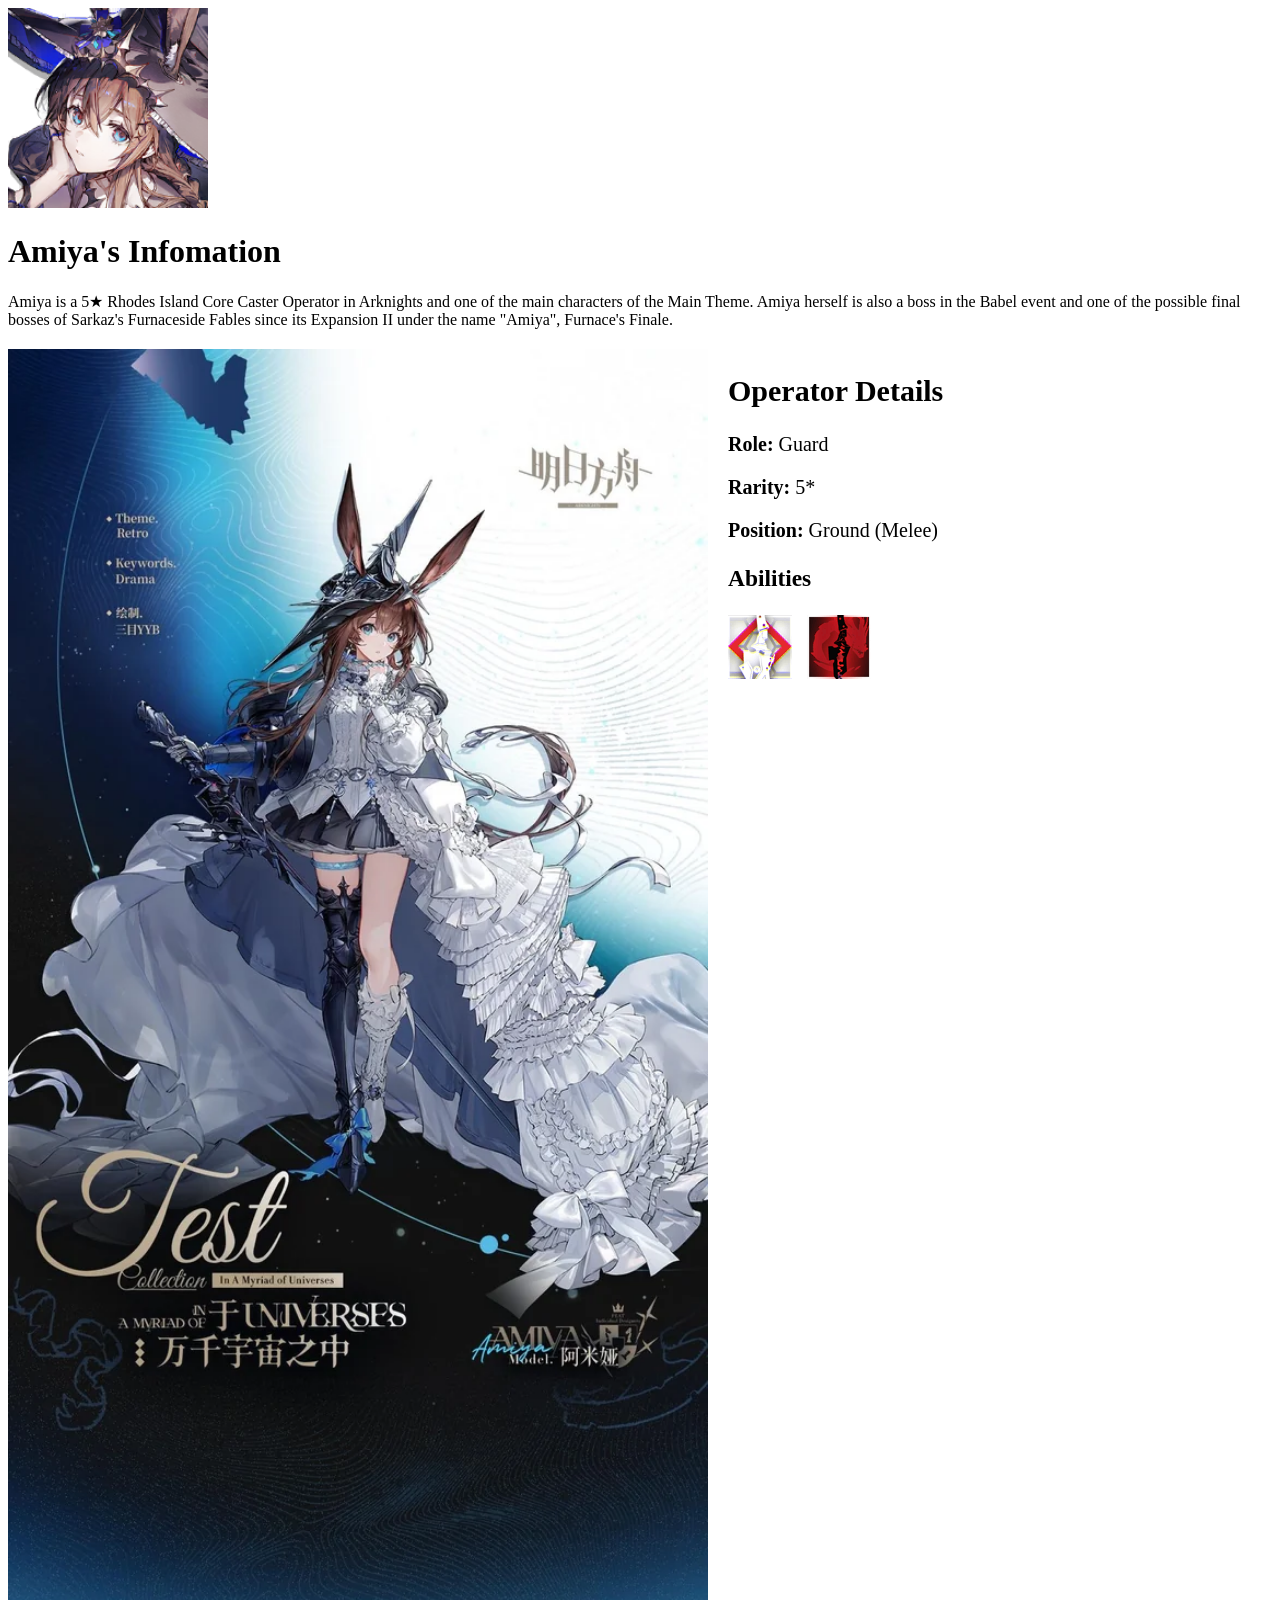
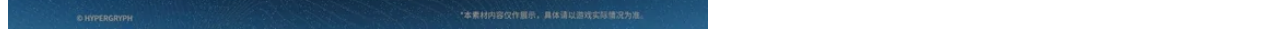
==== character/amiya.html @ 2c755f9c "Update website" ====
<!DOCTYPE HTML>
<html>
<head>
    <meta charset="utf-8">
    <meta name="viewport" content="width=device-width, initial-scale=1.0">
    <title>Amiya</title>
</head>
<body>
<div>
    <img src="/img/amiya_icon.jpg" alt="Icon" width="200" height="200">
    <div>
        <h1>Amiya's Infomation</h1>
        <p>Amiya is a 5★ Rhodes Island Core Caster Operator in Arknights and one of the main characters of the Main
            Theme.

            Amiya herself is also a boss in the Babel event and one of the possible final bosses of Sarkaz's Furnaceside
            Fables since its Expansion II under the name "Amiya", Furnace's Finale.</p>
    </div>
</div>
<div style="display: flex; gap: 20px; align-items: flex-start; margin: 20px 0">
    <img src="/img/amiya.jpg" alt="Small Image" width="700" height="1280">
    <div style="flex: 1px; font-size:20px">
        <h2>Operator Details</h2>
        <p><strong>Role:</strong> Guard</p>
        <p><strong>Rarity:</strong> 5*</p>
        <p><strong>Position:</strong> Ground (Melee)</p>
        <h3>Abilities</h3>
        <div style="display: flex; gap: 15px;">
            <!-- Ability 1 -->
            <div style="position: relative; display: inline-block; cursor: pointer;"
                 onmouseover="document.getElementById('gif1').style.display='block'"
                 onmouseout="document.getElementById('gif1').style.display='none'">

                <img src="/img/Skill-Guardmiya1.jpg" alt="Skill 1"
                     style="width: 64px; height: 64px; transition: transform 0.2s ease;"
                     onmouseover="this.style.transform='scale(1.1)'"
                     onmouseout="this.style.transform='scale(1)'">

                <div id="gif1"
                     style="display: none; position: absolute; bottom: calc(100% + 15px); left: 50%; transform: translateX(-50%); background: linear-gradient(135deg, #2a2a2a, #1a1a1a); padding: 12px; border: 3px solid #f4e6a8; border-radius: 10px; box-shadow: 0 10px 30px rgba(0, 0, 0, 0.8); z-index: 1000; white-space: nowrap;">
                    <img src="/img/amiya_s1.gif" alt="Skill 1"
                         style="width: 300px; height: auto; border-radius: 5px; display: block;">
                    <div style="text-align: center; color: #f4e6a8; font-size: 14px; margin-top: 8px; font-weight: bold;">
                        Ying Xiao - Fleeting Night
                    </div>
                    <div style="position: absolute; top: 100%; left: 50%; transform: translateX(-50%); width: 0; height: 0; border-left: 12px solid transparent; border-right: 12px solid transparent; border-top: 12px solid #f4e6a8;"></div>
                </div>
            </div>

            <!-- Ability 2 -->
            <div style="position: relative; display: inline-block; cursor: pointer;"
                 onmouseover="document.getElementById('gif2').style.display='block'"
                 onmouseout="document.getElementById('gif2').style.display='none'">

                <img src="/img/Skill-Guardmiya2.jpg" alt="Skill 2"
                     style="width: 64px; height: 64px; transition: transform 0.2s ease;"
                     onmouseover="this.style.transform='scale(1.1)'"
                     onmouseout="this.style.transform='scale(1)'">

                <div id="gif2"
                     style="display: none; position: absolute; bottom: calc(100% + 15px); left: 50%; transform: translateX(-50%); background: linear-gradient(135deg, #2a2a2a, #1a1a1a); padding: 12px; border: 3px solid #f4e6a8; border-radius: 10px; box-shadow: 0 10px 30px rgba(0, 0, 0, 0.8); z-index: 1000; white-space: nowrap;">
                    <img src="/img/amiya_s2.gif" alt="Skill 2"
                         style="width: 300px; height: auto; border-radius: 5px; display: block;">
                    <div style="text-align: center; color: #f4e6a8; font-size: 14px; margin-top: 8px; font-weight: bold;">
                        Ying Xiao - Shadowless
                    </div>
                    <div style="position: absolute; top: 100%; left: 50%; transform: translateX(-50%); width: 0; height: 0; border-left: 12px solid transparent; border-right: 12px solid transparent; border-top: 12px solid #f4e6a8;"></div>
                </div>
            </div>
        </div>
    </div>
</div>
</body>
</html>
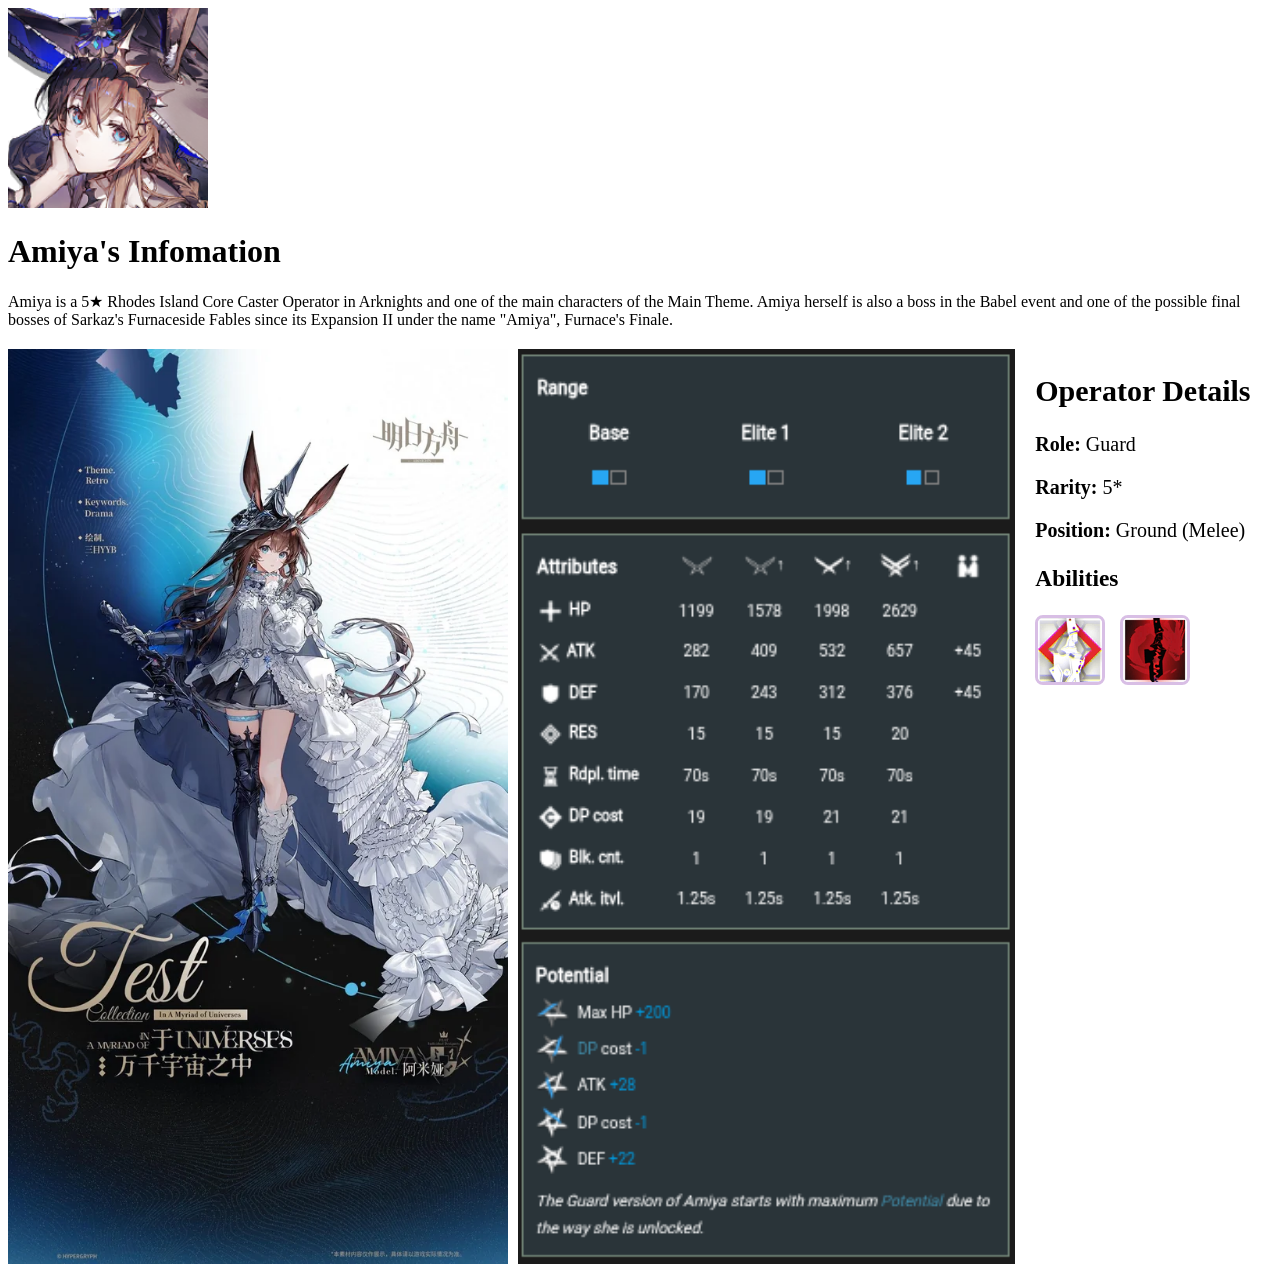
==== commit 073d8ec1: "Update website" ====
--- a/character/amiya.html
+++ b/character/amiya.html
@@ -18,57 +18,92 @@
     </div>
 </div>
 <div style="display: flex; gap: 20px; align-items: flex-start; margin: 20px 0">
-    <img src="/img/amiya.jpg" alt="Small Image" width="700" height="1280">
-    <div style="flex: 1px; font-size:20px">
+    <div style="display: flex; gap: 10px;">
+        <img src="/img/amiya.jpg" alt="Small Image" width="500" height="915">
+        <img src="/img/att.png" alt="Attributes" style="height: 915px; width: auto;">
+    </div>
+
+    <div style="flex: 1; font-size:20px">
         <h2>Operator Details</h2>
         <p><strong>Role:</strong> Guard</p>
         <p><strong>Rarity:</strong> 5*</p>
         <p><strong>Position:</strong> Ground (Melee)</p>
         <h3>Abilities</h3>
-        <div style="display: flex; gap: 15px;">
-            <!-- Ability 1 -->
-            <div style="position: relative; display: inline-block; cursor: pointer;"
-                 onmouseover="document.getElementById('gif1').style.display='block'"
-                 onmouseout="document.getElementById('gif1').style.display='none'">
-
-                <img src="/img/Skill-Guardmiya1.jpg" alt="Skill 1"
-                     style="width: 64px; height: 64px; transition: transform 0.2s ease;"
-                     onmouseover="this.style.transform='scale(1.1)'"
-                     onmouseout="this.style.transform='scale(1)'">
+        <div style="display: flex; gap: 15px; margin-bottom: 20px;">
+            <div style="position: relative; display: inline-block;">
+                <button onclick="showSkill('skill1')"
+                        onmouseover="document.getElementById('gif1').style.display='block'"
+                        onmouseout="document.getElementById('gif1').style.display='none'"
+                        style="padding: 0; border: 3px solid #D8BEE5; border-radius: 8px; cursor: pointer;
+                        background: transparent; transition: transform 0.2s ease;"
+                        onmouseenter="this.style.transform='scale(1.1)'"
+                        onmouseleave="this.style.transform='scale(1)'">
+                    <img src="/img/Skill-Guardmiya1.jpg" alt="Skill 1"
+                         style="width: 64px; height: 64px; display: block; border-radius: 5px;">
+                </button>
 
                 <div id="gif1"
-                     style="display: none; position: absolute; bottom: calc(100% + 15px); left: 50%; transform: translateX(-50%); background: linear-gradient(135deg, #2a2a2a, #1a1a1a); padding: 12px; border: 3px solid #f4e6a8; border-radius: 10px; box-shadow: 0 10px 30px rgba(0, 0, 0, 0.8); z-index: 1000; white-space: nowrap;">
+                     style="display: none; position: absolute; bottom: calc(100% + 15px); left: 50%; transform: translateX(-50%);
+                     background: linear-gradient(135deg, #C8CEEE, #F3E4F5); padding: 12px; border: 3px solid #D8BEE5; border-radius: 10px; z-index: 1000; white-space: nowrap;">
                     <img src="/img/amiya_s1.gif" alt="Skill 1"
                          style="width: 300px; height: auto; border-radius: 5px; display: block;">
-                    <div style="text-align: center; color: #f4e6a8; font-size: 14px; margin-top: 8px; font-weight: bold;">
+                    <div style="text-align: center; color: #000000; font-size: 14px; margin-top: 8px;
+                    font-weight: bold;">
                         Ying Xiao - Fleeting Night
                     </div>
-                    <div style="position: absolute; top: 100%; left: 50%; transform: translateX(-50%); width: 0; height: 0; border-left: 12px solid transparent; border-right: 12px solid transparent; border-top: 12px solid #f4e6a8;"></div>
+                    <div style="position: absolute; top: 100%; left: 50%; transform: translateX(-50%); width: 0; height: 0; border-left: 12px solid transparent;
+                    border-right: 12px solid transparent; border-top: 12px solid #D8BEE5;"></div>
                 </div>
             </div>
 
-            <!-- Ability 2 -->
-            <div style="position: relative; display: inline-block; cursor: pointer;"
-                 onmouseover="document.getElementById('gif2').style.display='block'"
-                 onmouseout="document.getElementById('gif2').style.display='none'">
 
-                <img src="/img/Skill-Guardmiya2.jpg" alt="Skill 2"
-                     style="width: 64px; height: 64px; transition: transform 0.2s ease;"
-                     onmouseover="this.style.transform='scale(1.1)'"
-                     onmouseout="this.style.transform='scale(1)'">
+            <div style="position: relative; display: inline-block;">
+                <button onclick="showSkill('skill2')"
+                        onmouseover="document.getElementById('gif2').style.display='block'"
+                        onmouseout="document.getElementById('gif2').style.display='none'"
+                        style="padding: 0; border: 3px solid #D8BEE5; border-radius: 8px; cursor: pointer;
+                        background: transparent; transition: transform 0.2s ease;"
+                        onmouseenter="this.style.transform='scale(1.1)'"
+                        onmouseleave="this.style.transform='scale(1)'">
+                    <img src="/img/Skill-Guardmiya2.jpg" alt="Skill 2"
+                         style="width: 64px; height: 64px; display: block; border-radius: 5px;">
+                </button>
 
                 <div id="gif2"
-                     style="display: none; position: absolute; bottom: calc(100% + 15px); left: 50%; transform: translateX(-50%); background: linear-gradient(135deg, #2a2a2a, #1a1a1a); padding: 12px; border: 3px solid #f4e6a8; border-radius: 10px; box-shadow: 0 10px 30px rgba(0, 0, 0, 0.8); z-index: 1000; white-space: nowrap;">
+                     style="display: none; position: absolute; bottom: calc(100% + 15px); left: 50%; transform: translateX(-50%);
+                     background: linear-gradient(135deg, #C8CEEE, #F3E4F5); padding: 12px; border: 3px solid #D8BEE5; border-radius: 10px; z-index: 1000; white-space: nowrap;">
                     <img src="/img/amiya_s2.gif" alt="Skill 2"
                          style="width: 300px; height: auto; border-radius: 5px; display: block;">
-                    <div style="text-align: center; color: #f4e6a8; font-size: 14px; margin-top: 8px; font-weight: bold;">
+                    <div style="text-align: center; color: #000000; font-size: 14px; margin-top: 8px;
+                    font-weight: bold;">
                         Ying Xiao - Shadowless
                     </div>
-                    <div style="position: absolute; top: 100%; left: 50%; transform: translateX(-50%); width: 0; height: 0; border-left: 12px solid transparent; border-right: 12px solid transparent; border-top: 12px solid #f4e6a8;"></div>
+                    <div style="position: absolute; top: 100%; left: 50%; transform: translateX(-50%); width: 0; height: 0; border-left: 12px solid transparent;
+                    border-right: 12px solid transparent; border-top: 12px solid #D8BEE5;"></div>
                 </div>
+            </div>
+        </div>
+
+        <div>
+            <div id="displayArea" style="display: none;">
+                <img id="displayImage" src="" alt="Skill Display"
+                     style="max-width: 100%; height: auto; border-radius: 10px;">
             </div>
         </div>
     </div>
 </div>
+
+<script>
+    function showSkill(skillId) {
+        document.getElementById('displayArea').style.display = 'block';
+        var img = document.getElementById('displayImage');
+        if (skillId === 'skill1') {
+            img.src = '/img/s1_details.png';
+        } else if (skillId === 'skill2') {
+            img.src = '/img/s2_details.png';
+        }
+    }
+</script>
+
 </body>
 </html>
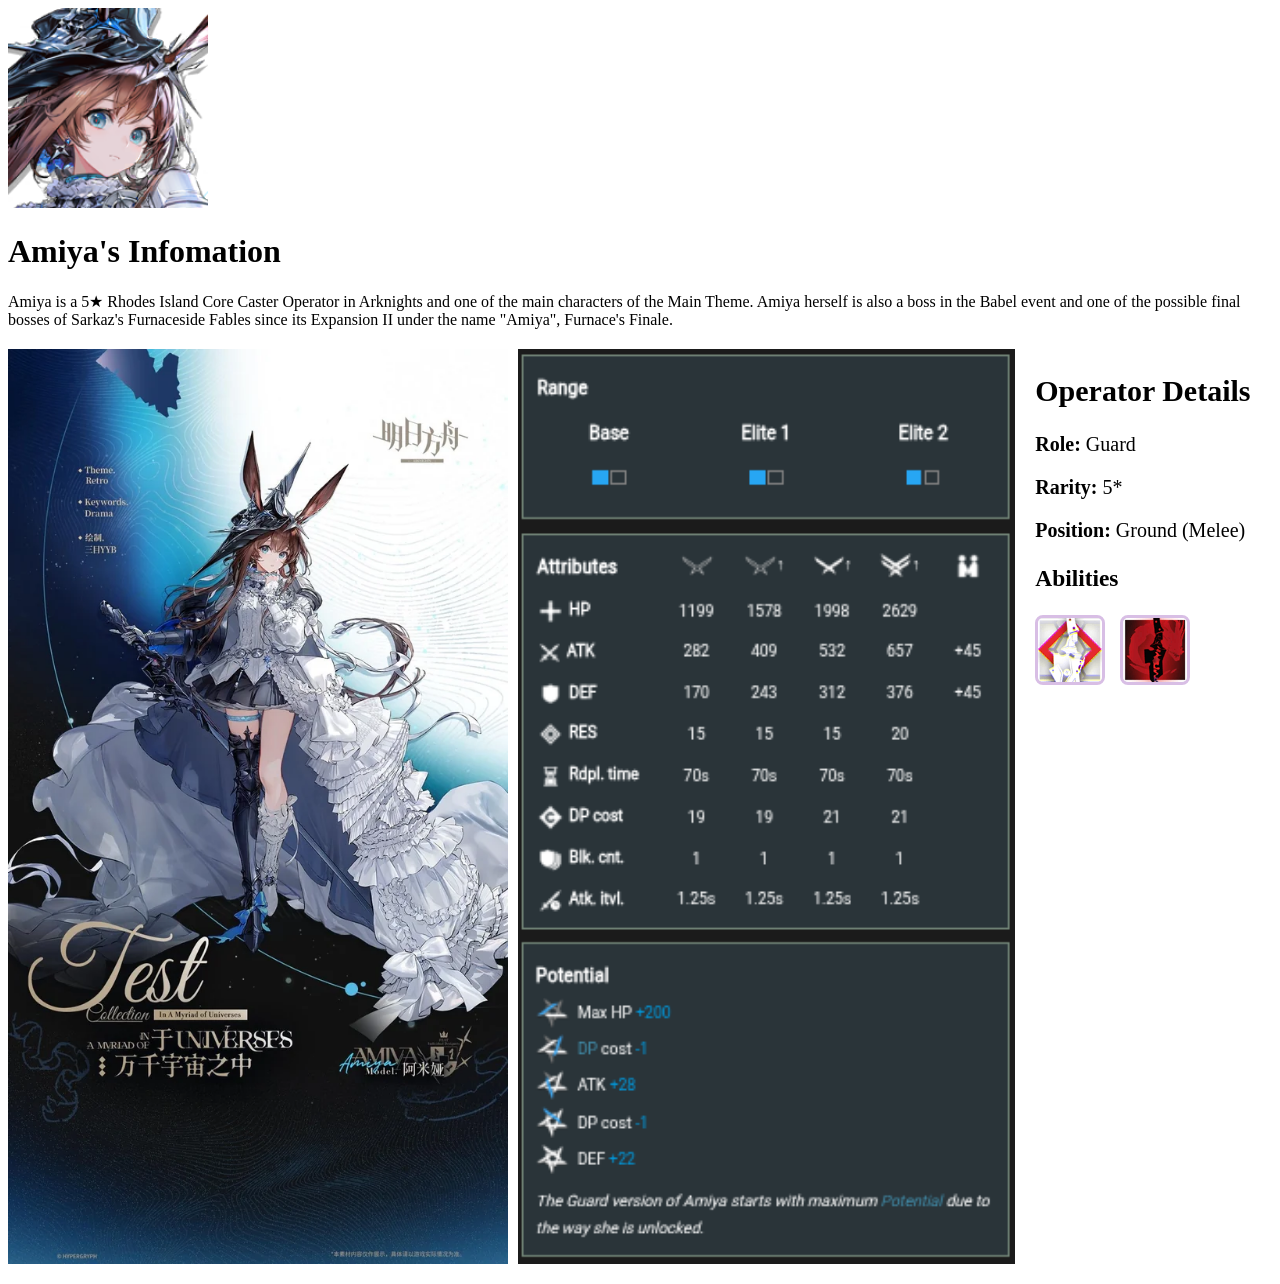
==== commit eaddc037: "Update website" ====
--- a/character/amiya.html
+++ b/character/amiya.html
@@ -7,7 +7,7 @@
 </head>
 <body>
 <div>
-    <img src="/img/amiya_icon.jpg" alt="Icon" width="200" height="200">
+    <img src="/img/guard_icon.jpg" alt="Icon" width="200" height="200">
     <div>
         <h1>Amiya's Infomation</h1>
         <p>Amiya is a 5★ Rhodes Island Core Caster Operator in Arknights and one of the main characters of the Main
@@ -23,6 +23,18 @@
         <img src="/img/att.png" alt="Attributes" style="height: 915px; width: auto;">
     </div>
 
+    <script>
+        function showSkill(skillId) {
+            document.getElementById('displayArea').style.display = 'block';
+            var img = document.getElementById('displayImage');
+            if (skillId === 'skill1') {
+                img.src = '/img/s1_details.png';
+            } else if (skillId === 'skill2') {
+                img.src = '/img/s2_details.png';
+            }
+        }
+    </script>
+
     <div style="flex: 1; font-size:20px">
         <h2>Operator Details</h2>
         <p><strong>Role:</strong> Guard</p>
@@ -35,7 +47,7 @@
                         onmouseover="document.getElementById('gif1').style.display='block'"
                         onmouseout="document.getElementById('gif1').style.display='none'"
                         style="padding: 0; border: 3px solid #D8BEE5; border-radius: 8px; cursor: pointer;
-                        background: transparent; transition: transform 0.2s ease;"
+                        transition: transform 0.2s ease;"
                         onmouseenter="this.style.transform='scale(1.1)'"
                         onmouseleave="this.style.transform='scale(1)'">
                     <img src="/img/Skill-Guardmiya1.jpg" alt="Skill 1"
@@ -46,7 +58,7 @@
                      style="display: none; position: absolute; bottom: calc(100% + 15px); left: 50%; transform: translateX(-50%);
                      background: linear-gradient(135deg, #C8CEEE, #F3E4F5); padding: 12px; border: 3px solid #D8BEE5; border-radius: 10px; z-index: 1000; white-space: nowrap;">
                     <img src="/img/amiya_s1.gif" alt="Skill 1"
-                         style="width: 300px; height: auto; border-radius: 5px; display: block;">
+                         style="width: 300px; height: auto  ; border-radius: 5px; display: block;">
                     <div style="text-align: center; color: #000000; font-size: 14px; margin-top: 8px;
                     font-weight: bold;">
                         Ying Xiao - Fleeting Night
@@ -62,7 +74,7 @@
                         onmouseover="document.getElementById('gif2').style.display='block'"
                         onmouseout="document.getElementById('gif2').style.display='none'"
                         style="padding: 0; border: 3px solid #D8BEE5; border-radius: 8px; cursor: pointer;
-                        background: transparent; transition: transform 0.2s ease;"
+                        transition: transform 0.2s ease;"
                         onmouseenter="this.style.transform='scale(1.1)'"
                         onmouseleave="this.style.transform='scale(1)'">
                     <img src="/img/Skill-Guardmiya2.jpg" alt="Skill 2"
@@ -92,18 +104,5 @@
         </div>
     </div>
 </div>
-
-<script>
-    function showSkill(skillId) {
-        document.getElementById('displayArea').style.display = 'block';
-        var img = document.getElementById('displayImage');
-        if (skillId === 'skill1') {
-            img.src = '/img/s1_details.png';
-        } else if (skillId === 'skill2') {
-            img.src = '/img/s2_details.png';
-        }
-    }
-</script>
-
 </body>
 </html>
